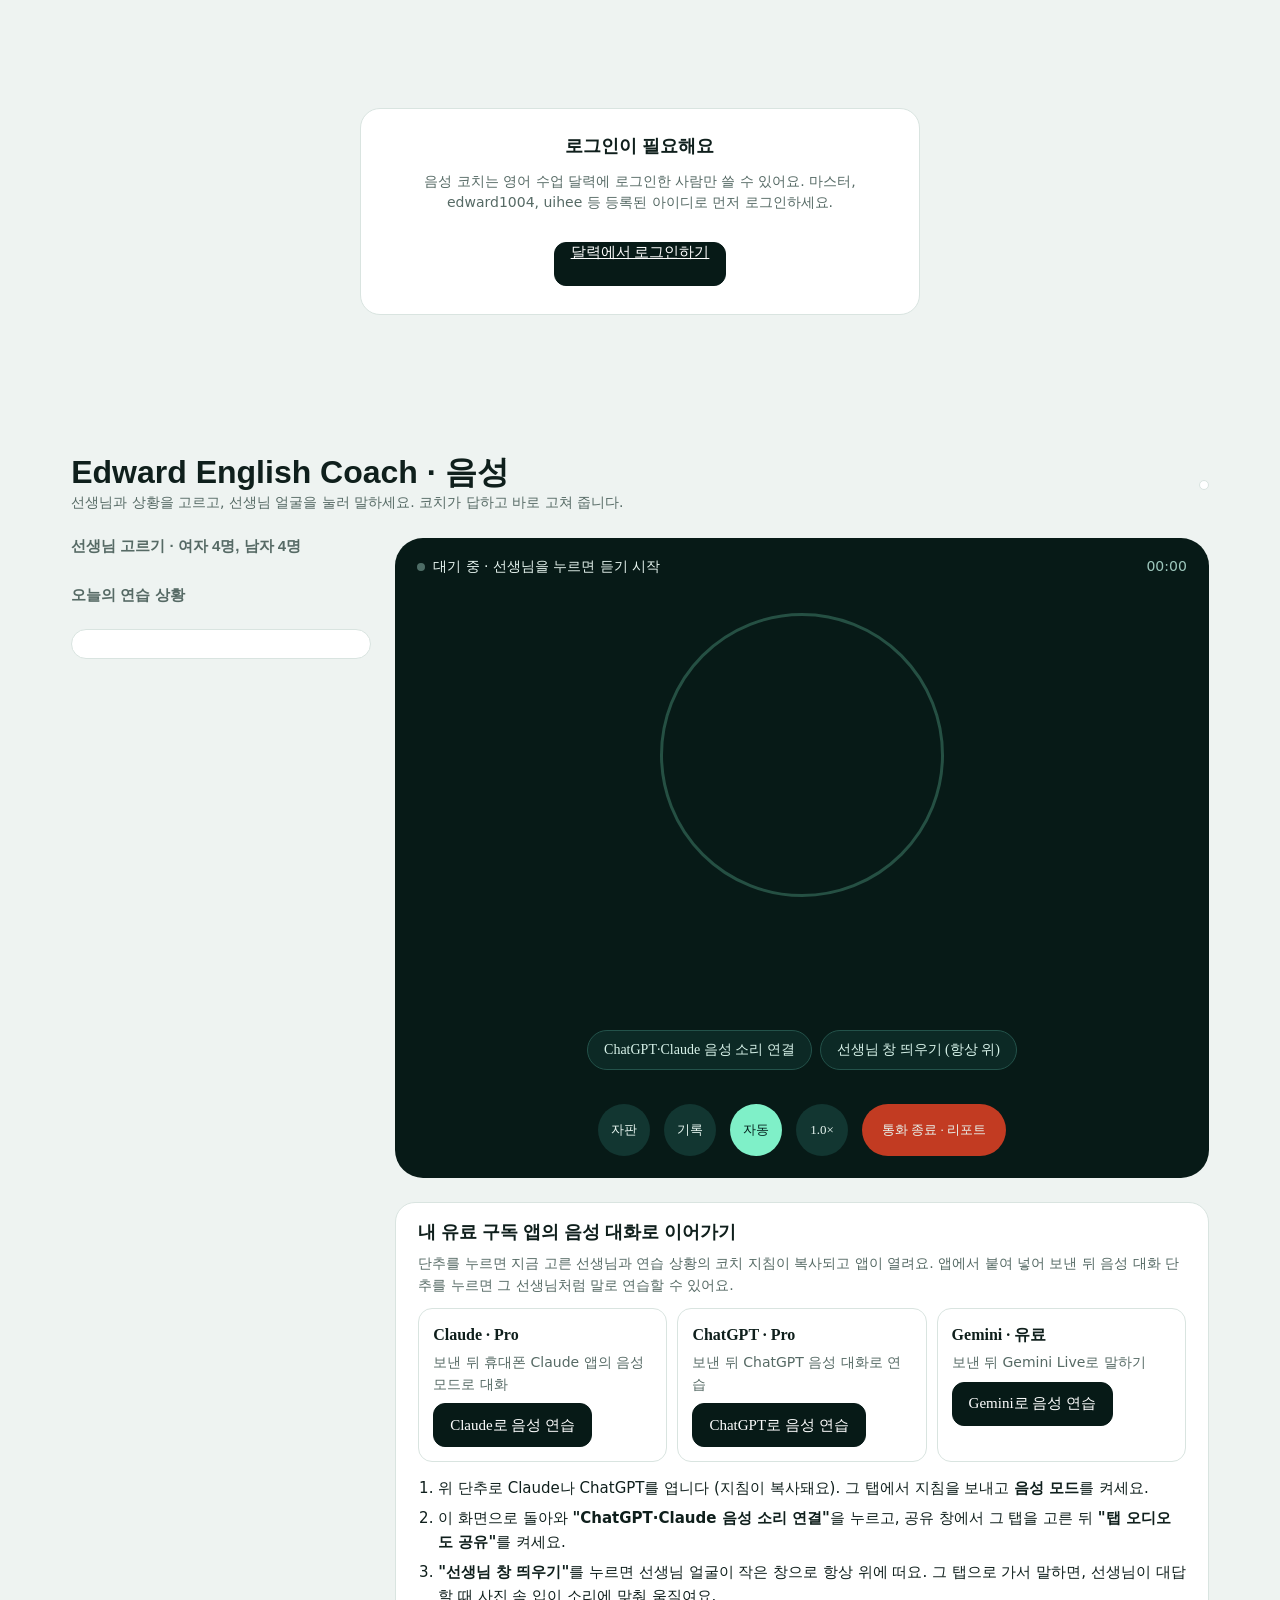
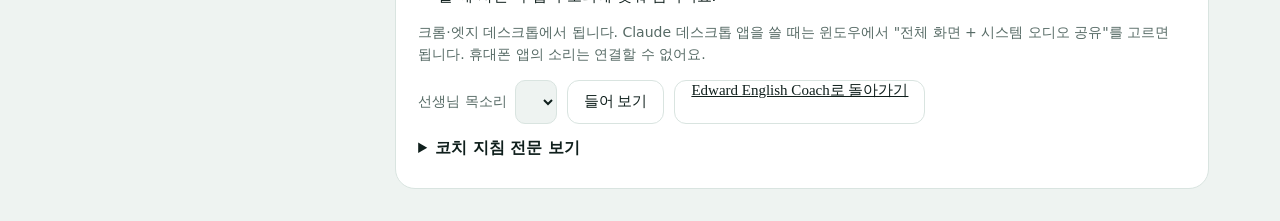
==== voice-coach/index.html @ 93e60937 "voice-coach: talking-photo video mode linked to ChatGPT/Claude voice face-anim.js animates the teach" ====
<!DOCTYPE html>
<html lang="ko">
<head>
<meta charset="utf-8">
<meta name="viewport" content="width=device-width, initial-scale=1">
<meta http-equiv="Content-Security-Policy" content="default-src 'self'; script-src 'self'; style-src 'self' 'unsafe-inline' https://fonts.googleapis.com; font-src https://fonts.gstatic.com; img-src 'self' data: blob:; connect-src 'self' https://api.github.com https://generativelanguage.googleapis.com https://api.groq.com https://openrouter.ai; media-src 'self' blob:; base-uri 'none'; form-action 'none'; object-src 'none'">
<meta name="referrer" content="no-referrer">
<meta name="robots" content="noindex, nofollow, noarchive, nosnippet, noimageindex, noai, noimageai">
<title>Edward English Coach · 음성</title>
<link rel="preconnect" href="https://fonts.googleapis.com">
<link href="https://fonts.googleapis.com/css2?family=Plus+Jakarta+Sans:wght@500;700;800&family=Noto+Sans+KR:wght@400;500;700&display=swap" rel="stylesheet">
<link rel="stylesheet" href="voice-coach.css">
</head>
<body>

<section class="panel locked" id="locked" hidden>
  <h3>로그인이 필요해요</h3>
  <p class="small">음성 코치는 영어 수업 달력에 로그인한 사람만 쓸 수 있어요. 마스터, edward1004, uihee 등 등록된 아이디로 먼저 로그인하세요.</p>
  <a class="btn pri" href="../index.html">달력에서 로그인하기</a>
</section>

<div class="app" id="app" hidden>
  <header>
    <div><h1>Edward English Coach · 음성</h1><p>선생님과 상황을 고르고, 선생님 얼굴을 눌러 말하세요. 코치가 답하고 바로 고쳐 줍니다.</p></div>
    <div class="who" id="who"></div>
  </header>

  <aside>
    <h2>선생님 고르기 · 여자 4명, 남자 4명</h2>
    <div class="teachers" id="teachers"></div>
    <h2>오늘의 연습 상황</h2>
    <div class="scenes" id="scenes"></div>
    <div class="quota" id="quota"></div>
  </aside>

  <div class="main">
    <section class="call" id="call" data-s="idle" aria-label="음성 통화">
      <div class="bar-top">
        <span class="state"><span class="dot"></span><span id="stateTx">대기 중 · 선생님을 누르면 듣기 시작</span></span>
        <span id="timer">00:00</span>
      </div>
      <div class="stage">
        <button class="av" id="orb" aria-label="선생님을 눌러 말하기 시작/멈춤"></button>
        <div class="tname" id="tname"></div>
        <div class="cap" id="cap" aria-live="polite"></div>
      </div>
      <div class="fixes" id="fixes"></div>
      <div>
        <div class="vlink" id="vlink">
          <button class="vbtn" id="linkBtn" type="button">ChatGPT·Claude 음성 소리 연결</button>
          <button class="vbtn" id="pipBtn" type="button">선생님 창 띄우기 (항상 위)</button>
          <span class="small vstate" id="linkState"></span>
        </div>
        <div class="note" id="voiceWarn"></div>
        <div class="note" id="note"></div>
        <div class="tx" id="tx"></div>
        <form class="kb" id="kb"><input id="kbIn" placeholder="영어로 입력하세요" aria-label="영어 입력" autocomplete="off"><button>보내기</button></form>
        <div class="dock">
          <button class="round" id="kbBtn" aria-pressed="false" title="자판으로 입력">자판</button>
          <button class="round" id="txBtn" aria-pressed="false" title="대화 전체 보기">기록</button>
          <button class="round" id="hfBtn" aria-pressed="true" title="코치가 말한 뒤 자동으로 다시 듣기">자동</button>
          <button class="round" id="spdBtn" title="코치 말하기 속도">1.0×</button>
          <button class="round end" id="endBtn">통화 종료 · 리포트</button>
        </div>
      </div>
    </section>

    <section class="panel report" id="report"></section>

    <section class="panel">
      <h3>내 유료 구독 앱의 음성 대화로 이어가기</h3>
      <p class="small" style="margin:0 0 12px">단추를 누르면 지금 고른 <b id="appTeacher"></b> 선생님과 연습 상황의 코치 지침이 복사되고 앱이 열려요. 앱에서 붙여 넣어 보낸 뒤 음성 대화 단추를 누르면 그 선생님처럼 말로 연습할 수 있어요.</p>
      <div class="apps">
        <div class="ap"><b>Claude · Pro</b><p>보낸 뒤 휴대폰 Claude 앱의 음성 모드로 대화</p><button class="btn pri" data-app="claude">Claude로 음성 연습</button></div>
        <div class="ap"><b>ChatGPT · Pro</b><p>보낸 뒤 ChatGPT 음성 대화로 연습</p><button class="btn pri" data-app="chatgpt">ChatGPT로 음성 연습</button></div>
        <div class="ap"><b>Gemini · 유료</b><p>보낸 뒤 Gemini Live로 말하기</p><button class="btn pri" data-app="gemini">Gemini로 음성 연습</button></div>
      </div>
      <p class="small" id="appMsg" aria-live="polite"></p>
      <ol class="guide">
        <li>위 단추로 Claude나 ChatGPT를 엽니다 (지침이 복사돼요). 그 탭에서 지침을 보내고 <b>음성 모드</b>를 켜세요.</li>
        <li>이 화면으로 돌아와 <b>"ChatGPT·Claude 음성 소리 연결"</b>을 누르고, 공유 창에서 그 탭을 고른 뒤 <b>"탭 오디오도 공유"</b>를 켜세요.</li>
        <li><b>"선생님 창 띄우기"</b>를 누르면 선생님 얼굴이 작은 창으로 항상 위에 떠요. 그 탭으로 가서 말하면, 선생님이 대답할 때 사진 속 입이 소리에 맞춰 움직여요.</li>
      </ol>
      <p class="small">크롬·엣지 데스크톱에서 됩니다. Claude 데스크톱 앱을 쓸 때는 윈도우에서 "전체 화면 + 시스템 오디오 공유"를 고르면 됩니다. 휴대폰 앱의 소리는 연결할 수 없어요.</p>
      <div class="row"><label class="small" style="display:flex;gap:8px;align-items:center">선생님 목소리<select id="voiceSel" aria-label="선생님 목소리"></select></label><button class="btn" id="voiceTest" type="button">들어 보기</button><a class="btn" href="../coach.html">Edward English Coach로 돌아가기</a></div>
      <details style="margin-top:12px"><summary>코치 지침 전문 보기</summary><textarea id="promptBox" readonly></textarea></details>
    </section>
  </div>
</div>

<script src="face-anim.js"></script>
<script src="voice-coach.js"></script>
</body>
</html>
---- voice-coach/voice-coach.css ----
/* VOICE: 조용하고 집중되는 통화 — 화면보다 목소리가 주인공
   IDEA: 코치에게 거는 영상통화 화면 (Orphi·Tutorly의 오브, Praktika의 흐름 안 교정, Klaro의 상황 먼저 고르기)
   PICTURE: 상태에 따라 숨 쉬는 큰 빛 구슬(듣기·생각·말하기), 아래 자막 한 줄
   COLOUR and TYPE: 통화 화면은 늘 짙은 청록 #071a17, 구슬은 민트→청록, 듣기는 산호색 / Plus Jakarta Sans + Noto Sans KR
   LAYOUT: 왼쪽 상황 카드, 가운데 통화 화면, 통화 뒤 리포트; 600px 아래는 세로로 */
:root{color-scheme:light dark;--bg:light-dark(#eef3f1,#060d0c);--ink:light-dark(#0f1f1c,#e3eeea);--mut:light-dark(#566a65,#93aaa3);
--card:light-dark(#fff,#101b19);--line:light-dark(#d9e4e0,#1f302c);--call:#071a17;--mint:#7ff0c8;--teal:#1fb5a0;--coral:#ff7a59;--fix:#33d6b0}
:root[data-theme=light]{color-scheme:light}:root[data-theme=dark]{color-scheme:dark}
*{box-sizing:border-box;min-width:0}
body{margin:0;background:var(--bg);color:var(--ink);font:16px/1.55 "Noto Sans KR",system-ui,sans-serif;overflow-x:clip}
h1,h2,h3{font-family:"Plus Jakarta Sans","Noto Sans KR",sans-serif;line-height:1.1;margin:0;text-wrap:balance}
.app{max-width:1240px;margin:0 auto;padding:clamp(16px,3vw,32px) max(4vw,16px);display:grid;grid-template-columns:300px minmax(0,1fr);gap:24px}
header{grid-column:1/-1;display:flex;flex-wrap:wrap;gap:12px;justify-content:space-between;align-items:center}
header h1{font-size:clamp(24px,3vw,32px)}header p{margin:2px 0 0;color:var(--mut);font-size:14px}
.who{display:flex;gap:6px;background:var(--card);border:1px solid var(--line);border-radius:999px;padding:4px}
.who button{min-height:40px;border:0;border-radius:999px;padding:6px 14px;background:none;color:var(--ink);font:500 14px "Noto Sans KR";cursor:pointer}
.who button[aria-pressed=true]{background:var(--call);color:#fff}
button:focus-visible,input:focus-visible,select:focus-visible,a:focus-visible{outline:3px solid var(--coral);outline-offset:2px}
aside h2{font-size:15px;color:var(--mut);font-weight:700;margin:0 0 10px}
.scenes{display:grid;gap:10px}
.sc{text-align:left;min-height:44px;border:1px solid var(--line);background:var(--card);color:var(--ink);border-radius:16px;padding:14px 16px;cursor:pointer;font:inherit;display:grid;gap:2px}
.sc b{font-family:"Plus Jakarta Sans","Noto Sans KR";font-size:16px}.sc span{font-size:14px;color:var(--mut)}
.sc[aria-pressed=true]{border-color:var(--teal);box-shadow:0 0 0 2px var(--teal) inset}
.quota{margin-top:16px;background:var(--card);border:1px solid var(--line);border-radius:16px;padding:14px 16px;font-size:14px}
.bar{height:6px;border-radius:6px;background:var(--line);overflow:hidden;margin-top:8px}.bar i{display:block;height:100%;background:var(--teal)}
.call{background:var(--call);color:#e8f6f1;border-radius:28px;min-height:640px;display:grid;grid-template-rows:auto 1fr auto auto;overflow:hidden;position:relative}
.bar-top{display:flex;justify-content:space-between;align-items:center;padding:18px 22px;font-size:14px;color:#9cc6bb;gap:10px;flex-wrap:wrap}
.state{display:inline-flex;align-items:center;gap:8px;font-weight:500;color:#e8f6f1}
.dot{width:8px;height:8px;border-radius:50%;background:#4d6d66}
.call[data-s=listen] .dot{background:var(--coral)}.call[data-s=speak] .dot,.call[data-s=think] .dot{background:var(--mint)}
.stage{display:grid;place-items:center;padding:10px 20px;gap:22px;align-content:center}
.av{width:min(260px,58vw);aspect-ratio:1;border-radius:50%;position:relative;border:0;padding:0;background:none;cursor:pointer}
.av svg{width:100%;height:100%;border-radius:50%;display:block;box-shadow:0 20px 60px rgba(0,0,0,.45)}
.av::before{content:"";position:absolute;inset:-12px;border-radius:50%;border:3px solid rgba(127,240,200,.25)}
.call[data-s=listen] .av::before{border-color:var(--coral);animation:ring 1.6s ease-out infinite}
.call[data-s=speak] .av::before{border-color:var(--mint);animation:ring 1.6s ease-out infinite}
.call[data-s=think] .av::before{border:3px dashed var(--mint);animation:spin 3s linear infinite}
.call[data-s=listen] .av svg{animation:nod 2.2s ease-in-out infinite}
@keyframes ring{from{transform:scale(.96);opacity:1}to{transform:scale(1.14);opacity:0}}@keyframes spin{to{transform:rotate(360deg)}}@keyframes nod{50%{transform:translateY(4px) rotate(-1.5deg)}}
.mo{opacity:0;transform-box:fill-box;transform-origin:center;transform:scaleY(.3)}
.call[data-s=speak] .mo{opacity:1;animation:talk .22s ease-in-out infinite alternate}.call[data-s=speak] .sm{opacity:0}
@keyframes talk{to{transform:scaleY(1)}}
.ey{transform-box:fill-box;transform-origin:center;animation:blink 4.8s infinite}
@keyframes blink{0%,94%,100%{transform:scaleY(1)}97%{transform:scaleY(.1)}}
@media(prefers-reduced-motion:reduce){.av::before,.av svg,.mo,.ey{animation:none!important}}
.av img,.tc img{width:100%;height:100%;border-radius:50%;object-fit:cover;display:block}
.av img{box-shadow:0 20px 60px rgba(0,0,0,.45)}.tc img{width:64px;height:64px}
.call[data-s=listen] .av img{animation:nod 2.2s ease-in-out infinite}
.wave{position:absolute;left:50%;bottom:8%;transform:translateX(-50%);display:none;gap:4px;align-items:flex-end;height:26px;padding:6px 10px;border-radius:999px;background:rgba(7,26,23,.7)}
.wave i{width:4px;height:30%;border-radius:4px;background:var(--mint);animation:wv .5s ease-in-out infinite alternate}
.wave i:nth-child(2){animation-delay:.1s}.wave i:nth-child(3){animation-delay:.2s}.wave i:nth-child(4){animation-delay:.3s}.wave i:nth-child(5){animation-delay:.15s}
@keyframes wv{to{height:100%}}
.call[data-s=speak] .av.photo .wave{display:flex}
.photoBtn{background:none;border:1px solid #23524a;color:#bfe0d6;border-radius:999px;min-height:36px;padding:4px 14px;font:13px "Noto Sans KR";cursor:pointer;margin-top:8px}
.tname{font:700 20px "Plus Jakarta Sans","Noto Sans KR";text-align:center}.tname span{display:block;font:14px "Noto Sans KR";color:#9cc6bb;margin-top:2px}
.teachers{display:grid;grid-template-columns:repeat(2,minmax(0,1fr));max-height:none;gap:10px;margin-bottom:22px}
.tc{border:1px solid var(--line);background:var(--card);color:var(--ink);border-radius:16px;padding:12px 10px;cursor:pointer;font:inherit;display:grid;justify-items:center;gap:4px;text-align:center;min-height:44px}
.tc svg{width:64px;height:64px;border-radius:50%}.tc b{font-family:"Plus Jakarta Sans";font-size:15px}.tc span{font-size:13px;color:var(--mut);line-height:1.35}
.tc[aria-pressed=true]{border-color:var(--teal);box-shadow:0 0 0 2px var(--teal) inset}
.cap{max-width:620px;text-align:center;font-size:clamp(18px,2.2vw,22px);line-height:1.45;min-height:64px;font-family:"Plus Jakarta Sans","Noto Sans KR"}
.cap small{display:block;font:14px "Noto Sans KR";color:#9cc6bb;margin-bottom:6px}
.fixes{padding:0 22px 8px;display:grid;gap:8px;justify-items:center}
.fixc{max-width:620px;width:100%;background:rgba(51,214,176,.1);border:1px solid rgba(51,214,176,.35);border-radius:14px;padding:10px 14px;font-size:15px;animation:up .35s ease-out}
.fixc b{color:var(--fix);font-weight:700}.fixc s{color:#9cc6bb}.fixc div{color:#bfe0d6;font-size:14px;margin-top:2px}
@keyframes up{from{transform:translateY(8px);opacity:0}}
.dock{display:flex;justify-content:center;align-items:center;gap:14px;padding:16px 20px 22px;flex-wrap:wrap}
.round{width:52px;height:52px;border-radius:50%;border:0;background:#123631;color:#e8f6f1;cursor:pointer;font:500 13px "Noto Sans KR"}
.round.end{background:#c23b22;width:auto;padding:0 20px;border-radius:999px}
.round[aria-pressed=true]{background:var(--mint);color:#06221e}
.kb{display:none;gap:8px;padding:0 20px 18px;justify-content:center}.kb.on{display:flex}
.kb input{flex:1;max-width:560px;min-height:48px;border-radius:999px;border:1px solid #23524a;background:#0c2925;color:#fff;padding:0 18px;font:16px "Noto Sans KR"}
.kb button{min-height:48px;border-radius:999px;border:0;background:var(--mint);color:#06221e;padding:0 18px;font:700 15px "Noto Sans KR";cursor:pointer}
.note{margin:0 22px 14px;background:#0c2925;border-radius:12px;padding:10px 14px;font-size:14px;color:#cfe9df;display:none}
.main{display:grid;gap:24px}
.panel{background:var(--card);border:1px solid var(--line);border-radius:20px;padding:20px 22px}
.panel h3{font-size:18px;margin-bottom:10px}
.report{display:none}.report.on{display:block}
.stats{display:grid;grid-template-columns:repeat(3,minmax(0,1fr));gap:10px;margin:6px 0 14px}
.stats div{background:var(--bg);border-radius:14px;padding:12px}.stats b{display:block;font:800 26px "Plus Jakarta Sans"}.stats span{font-size:13px;color:var(--mut)}
.rl{display:grid;gap:10px;padding:0;margin:0;list-style:none}
.rl li{border-left:3px solid var(--teal);padding:4px 0 4px 12px}.rl s{color:var(--mut)}.rl b{color:light-dark(#0b7d6c,#5fe3c1)}
.apps{display:grid;grid-template-columns:repeat(3,minmax(0,1fr));gap:10px}
.ap{border:1px solid var(--line);border-radius:14px;padding:14px}.ap b{font-family:"Plus Jakarta Sans"}.ap p{font-size:14px;color:var(--mut);margin:4px 0 8px}
.ap a{color:light-dark(#0b7d6c,#5fe3c1);font-weight:700}
.btn{min-height:44px;border-radius:12px;border:1px solid var(--line);background:var(--card);color:var(--ink);padding:0 16px;font:500 15px "Noto Sans KR";cursor:pointer}
.btn.pri{background:var(--call);color:#fff;border-color:var(--call)}
.row{display:flex;flex-wrap:wrap;gap:10px;align-items:center;margin-top:12px}
details summary{cursor:pointer;font-weight:700;min-height:32px}
.form{display:grid;grid-template-columns:minmax(0,1fr) minmax(0,1fr);gap:10px;margin-top:10px}
.form label{font-size:14px;color:var(--mut);display:grid;gap:4px}
.form input,select{min-height:44px;border-radius:10px;border:1px solid var(--line);background:var(--bg);color:var(--ink);padding:0 10px;font:16px "Noto Sans KR"}
.small{font-size:14px;color:var(--mut)}
textarea{width:100%;min-height:140px;border-radius:10px;border:1px solid var(--line);background:var(--bg);color:var(--ink);padding:10px;font:14px/1.5 "Noto Sans KR"}
.tx{display:none;padding:0 22px 14px;max-height:240px;overflow:auto;font-size:14px;color:#bfe0d6}.tx.on{display:block}
.tx p{margin:0 0 6px}.tx b{color:#fff}
@media(max-width:900px){.app{grid-template-columns:minmax(0,1fr)}.teachers{grid-template-columns:repeat(4,minmax(0,1fr))}.scenes{grid-template-columns:repeat(2,minmax(0,1fr))}.apps{grid-template-columns:minmax(0,1fr)}}
@media(max-width:600px){.teachers{grid-template-columns:repeat(2,minmax(0,1fr))}.call{min-height:560px;border-radius:22px}.scenes{grid-template-columns:minmax(0,1fr)}.form{grid-template-columns:minmax(0,1fr)}.stats b{font-size:22px}}
.locked{max-width:560px;margin:12vh auto;padding:28px;text-align:center}
.locked a{display:inline-block;margin-top:14px}

.av canvas{width:100%;height:100%;border-radius:50%;display:block;box-shadow:0 20px 60px rgba(0,0,0,.45);transform-origin:50% 80%;will-change:transform}
.call[data-s=listen] .av canvas{animation:none}
.vlink{display:flex;flex-wrap:wrap;gap:8px;justify-content:center;padding:0 20px 10px}
.vbtn{min-height:40px;border-radius:999px;border:1px solid #23524a;background:#0c2925;color:#d8f3ea;padding:0 16px;font:500 14px "Noto Sans KR";cursor:pointer}
.vbtn[aria-pressed=true]{background:var(--mint);color:#06221e;border-color:var(--mint)}
.vstate{color:#9cc6bb;align-self:center;width:100%;text-align:center}
.guide{margin:12px 0 4px;padding-left:20px;font-size:15px;line-height:1.6}.guide li{margin-bottom:6px}
.pip-placeholder{background:var(--call);color:#cfe9df;border-radius:28px;padding:40px 24px;text-align:center}
.pipbody{margin:0;background:#071a17;overflow:hidden}
.pipbody .call{min-height:100vh;border-radius:0}
.pipbody .call .fixes,.pipbody .call .note,.pipbody .call .tx,.pipbody .call .kb,.pipbody .call .dock,.pipbody .call .vlink,.pipbody .call .bar-top #timer{display:none!important}
.pipbody .stage{gap:10px;padding:6px 12px}.pipbody .av{width:min(240px,62vw)}.pipbody .cap{font-size:15px;min-height:0}
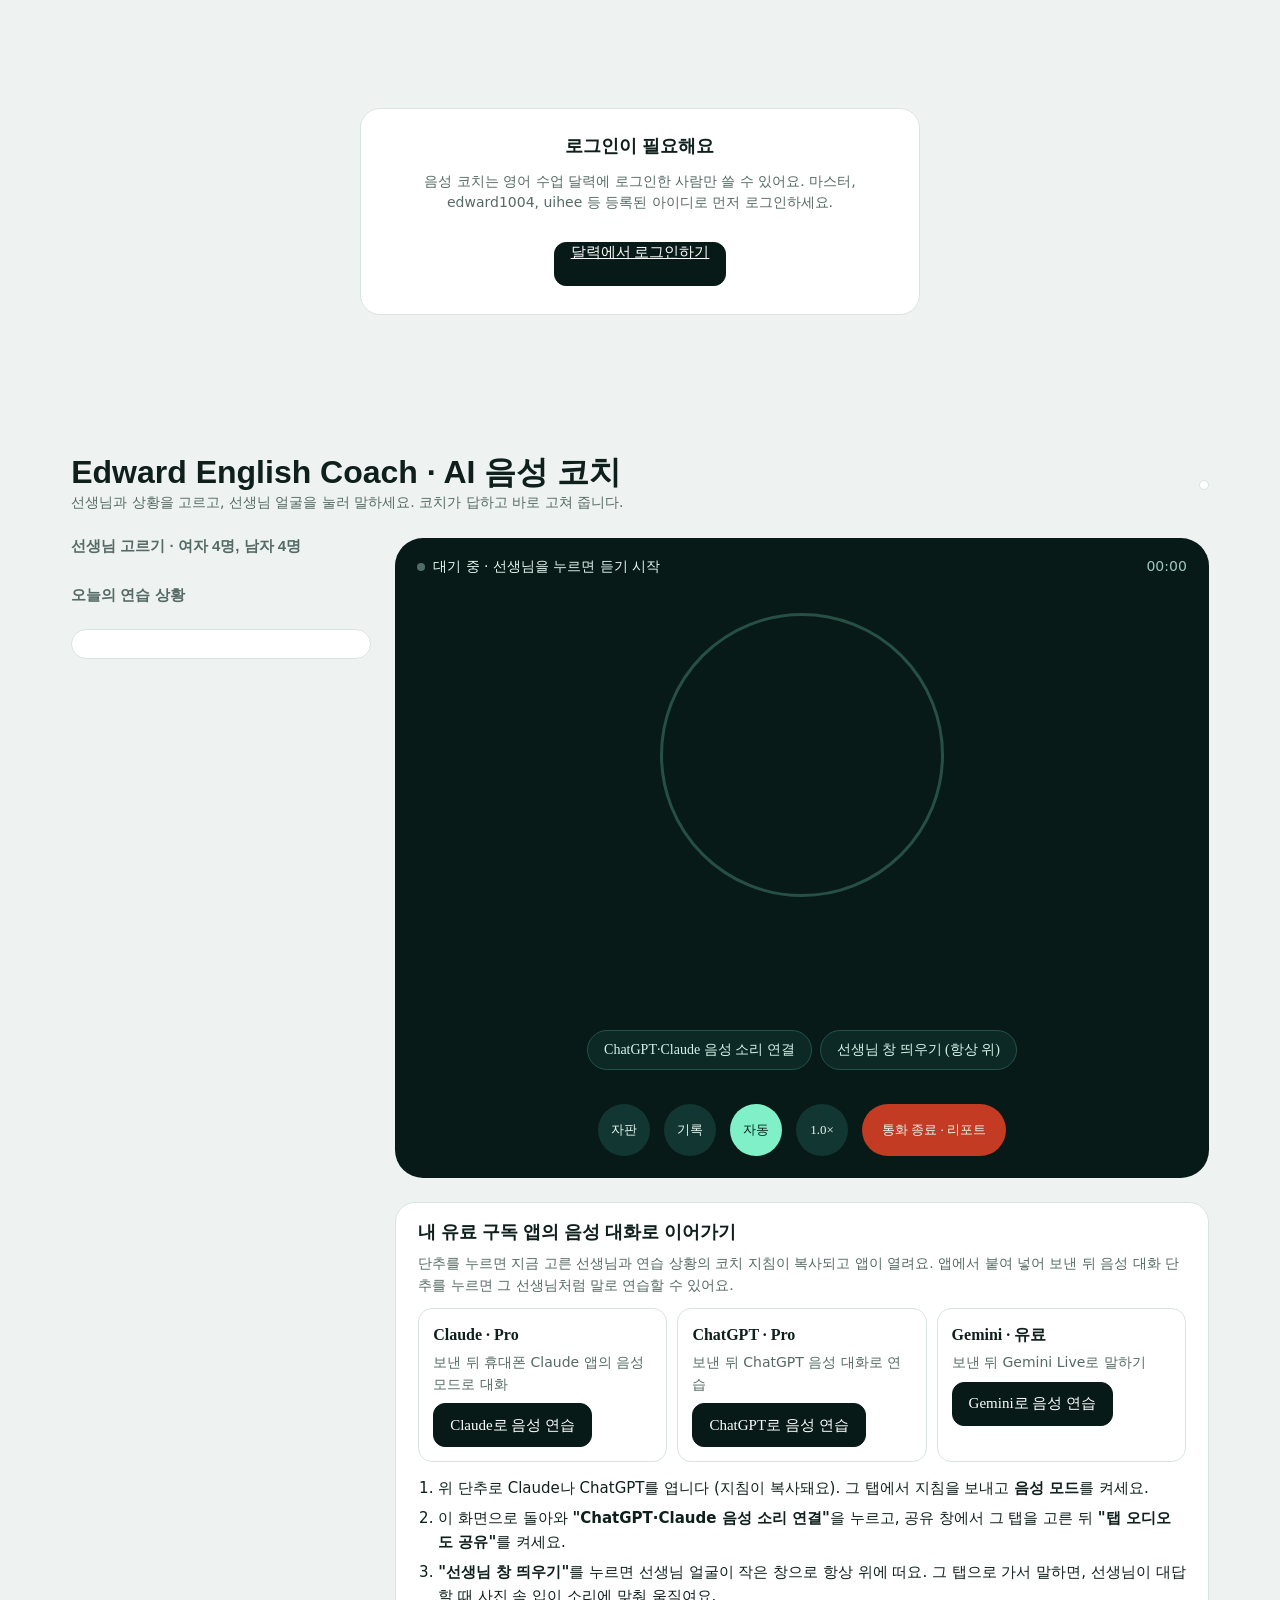
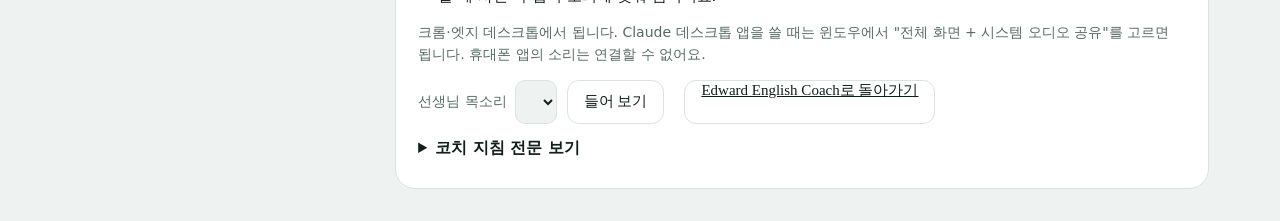
==== commit a42d6ebb: "AI 음성 코치: teacher thumbnails on the coach page, gender-matched voices, master photo change - coach.h" ====
--- a/voice-coach/index.html
+++ b/voice-coach/index.html
@@ -6,7 +6,7 @@
 <meta http-equiv="Content-Security-Policy" content="default-src 'self'; script-src 'self'; style-src 'self' 'unsafe-inline' https://fonts.googleapis.com; font-src https://fonts.gstatic.com; img-src 'self' data: blob:; connect-src 'self' https://api.github.com https://generativelanguage.googleapis.com https://api.groq.com https://openrouter.ai; media-src 'self' blob:; base-uri 'none'; form-action 'none'; object-src 'none'">
 <meta name="referrer" content="no-referrer">
 <meta name="robots" content="noindex, nofollow, noarchive, nosnippet, noimageindex, noai, noimageai">
-<title>Edward English Coach · 음성</title>
+<title>AI 음성 코치 · Edward English Coach</title>
 <link rel="preconnect" href="https://fonts.googleapis.com">
 <link href="https://fonts.googleapis.com/css2?family=Plus+Jakarta+Sans:wght@500;700;800&family=Noto+Sans+KR:wght@400;500;700&display=swap" rel="stylesheet">
 <link rel="stylesheet" href="voice-coach.css">
@@ -21,7 +21,7 @@
 
 <div class="app" id="app" hidden>
   <header>
-    <div><h1>Edward English Coach · 음성</h1><p>선생님과 상황을 고르고, 선생님 얼굴을 눌러 말하세요. 코치가 답하고 바로 고쳐 줍니다.</p></div>
+    <div><h1>Edward English Coach · AI 음성 코치</h1><p>선생님과 상황을 고르고, 선생님 얼굴을 눌러 말하세요. 코치가 답하고 바로 고쳐 줍니다.</p></div>
     <div class="who" id="who"></div>
   </header>
 
@@ -42,6 +42,7 @@
       <div class="stage">
         <button class="av" id="orb" aria-label="선생님을 눌러 말하기 시작/멈춤"></button>
         <div class="tname" id="tname"></div>
+        <input type="file" id="photoIn" accept="image/*" hidden>
         <div class="cap" id="cap" aria-live="polite"></div>
       </div>
       <div class="fixes" id="fixes"></div>
@@ -82,12 +83,22 @@
         <li><b>"선생님 창 띄우기"</b>를 누르면 선생님 얼굴이 작은 창으로 항상 위에 떠요. 그 탭으로 가서 말하면, 선생님이 대답할 때 사진 속 입이 소리에 맞춰 움직여요.</li>
       </ol>
       <p class="small">크롬·엣지 데스크톱에서 됩니다. Claude 데스크톱 앱을 쓸 때는 윈도우에서 "전체 화면 + 시스템 오디오 공유"를 고르면 됩니다. 휴대폰 앱의 소리는 연결할 수 없어요.</p>
-      <div class="row"><label class="small" style="display:flex;gap:8px;align-items:center">선생님 목소리<select id="voiceSel" aria-label="선생님 목소리"></select></label><button class="btn" id="voiceTest" type="button">들어 보기</button><a class="btn" href="../coach.html">Edward English Coach로 돌아가기</a></div>
+      <div class="row"><label class="small" style="display:flex;gap:8px;align-items:center">선생님 목소리<select id="voiceSel" aria-label="선생님 목소리"></select></label><button class="btn" id="voiceTest" type="button">들어 보기</button><span class="small" id="voiceHint"></span><a class="btn" href="../coach.html">Edward English Coach로 돌아가기</a></div>
       <details style="margin-top:12px"><summary>코치 지침 전문 보기</summary><textarea id="promptBox" readonly></textarea></details>
     </section>
   </div>
 </div>
 
+<div class="dlg" id="photoDlg" hidden role="dialog" aria-modal="true" aria-labelledby="photoTitle">
+  <div class="dlgbox">
+    <h3 id="photoTitle"><span id="photoWho"></span> 선생님 사진 바꾸기</h3>
+    <canvas id="photoPrev" width="240" height="240"></canvas>
+    <label class="small">확대 <input type="range" id="photoZoom" min="1" max="2.2" step="0.05" value="1"></label>
+    <p class="small">얼굴이 가운데 오도록 확대를 맞추세요. 저장하면 사이트 저장소에 올라가 모든 사람에게 바뀐 사진이 보여요.</p>
+    <div class="row"><button class="btn pri" id="photoSave" type="button">이 사진으로 저장</button><button class="btn" id="photoCancel" type="button">취소</button></div>
+    <p class="small" id="photoSt" aria-live="polite"></p>
+  </div>
+</div>
 <script src="face-anim.js"></script>
 <script src="voice-coach.js"></script>
 </body>
--- a/voice-coach/voice-coach.css
+++ b/voice-coach/voice-coach.css
@@ -110,3 +110,14 @@
 .pipbody .call{min-height:100vh;border-radius:0}
 .pipbody .call .fixes,.pipbody .call .note,.pipbody .call .tx,.pipbody .call .kb,.pipbody .call .dock,.pipbody .call .vlink,.pipbody .call .bar-top #timer{display:none!important}
 .pipbody .stage{gap:10px;padding:6px 12px}.pipbody .av{width:min(240px,62vw)}.pipbody .cap{font-size:15px;min-height:0}
+
+/* 사진은 멈춰 있고, 선생님 목소리 크기만큼 테두리가 빛남 */
+.av{--lv:0}
+.av canvas{box-shadow:0 0 0 calc(4px + var(--lv)*10px) rgba(127,240,200,calc(.25 + var(--lv)*.6)),0 0 calc(30px + var(--lv)*60px) rgba(127,240,200,calc(var(--lv)*.7)),0 20px 60px rgba(0,0,0,.45);transition:box-shadow .08s linear}
+.call[data-s=listen] .av canvas{box-shadow:0 0 0 4px rgba(255,122,89,.55),0 20px 60px rgba(0,0,0,.45)}
+
+.dlg{position:fixed;inset:0;background:rgba(0,0,0,.55);display:grid;place-items:center;z-index:50;padding:16px}
+.dlg[hidden]{display:none}
+.dlgbox{background:var(--card);color:var(--ink);border-radius:20px;padding:22px;max-width:380px;width:100%;display:grid;gap:10px;justify-items:center;text-align:center}
+#photoPrev{width:200px;height:200px;border-radius:50%;background:#000}
+.dlgbox input[type=range]{width:180px;vertical-align:middle}
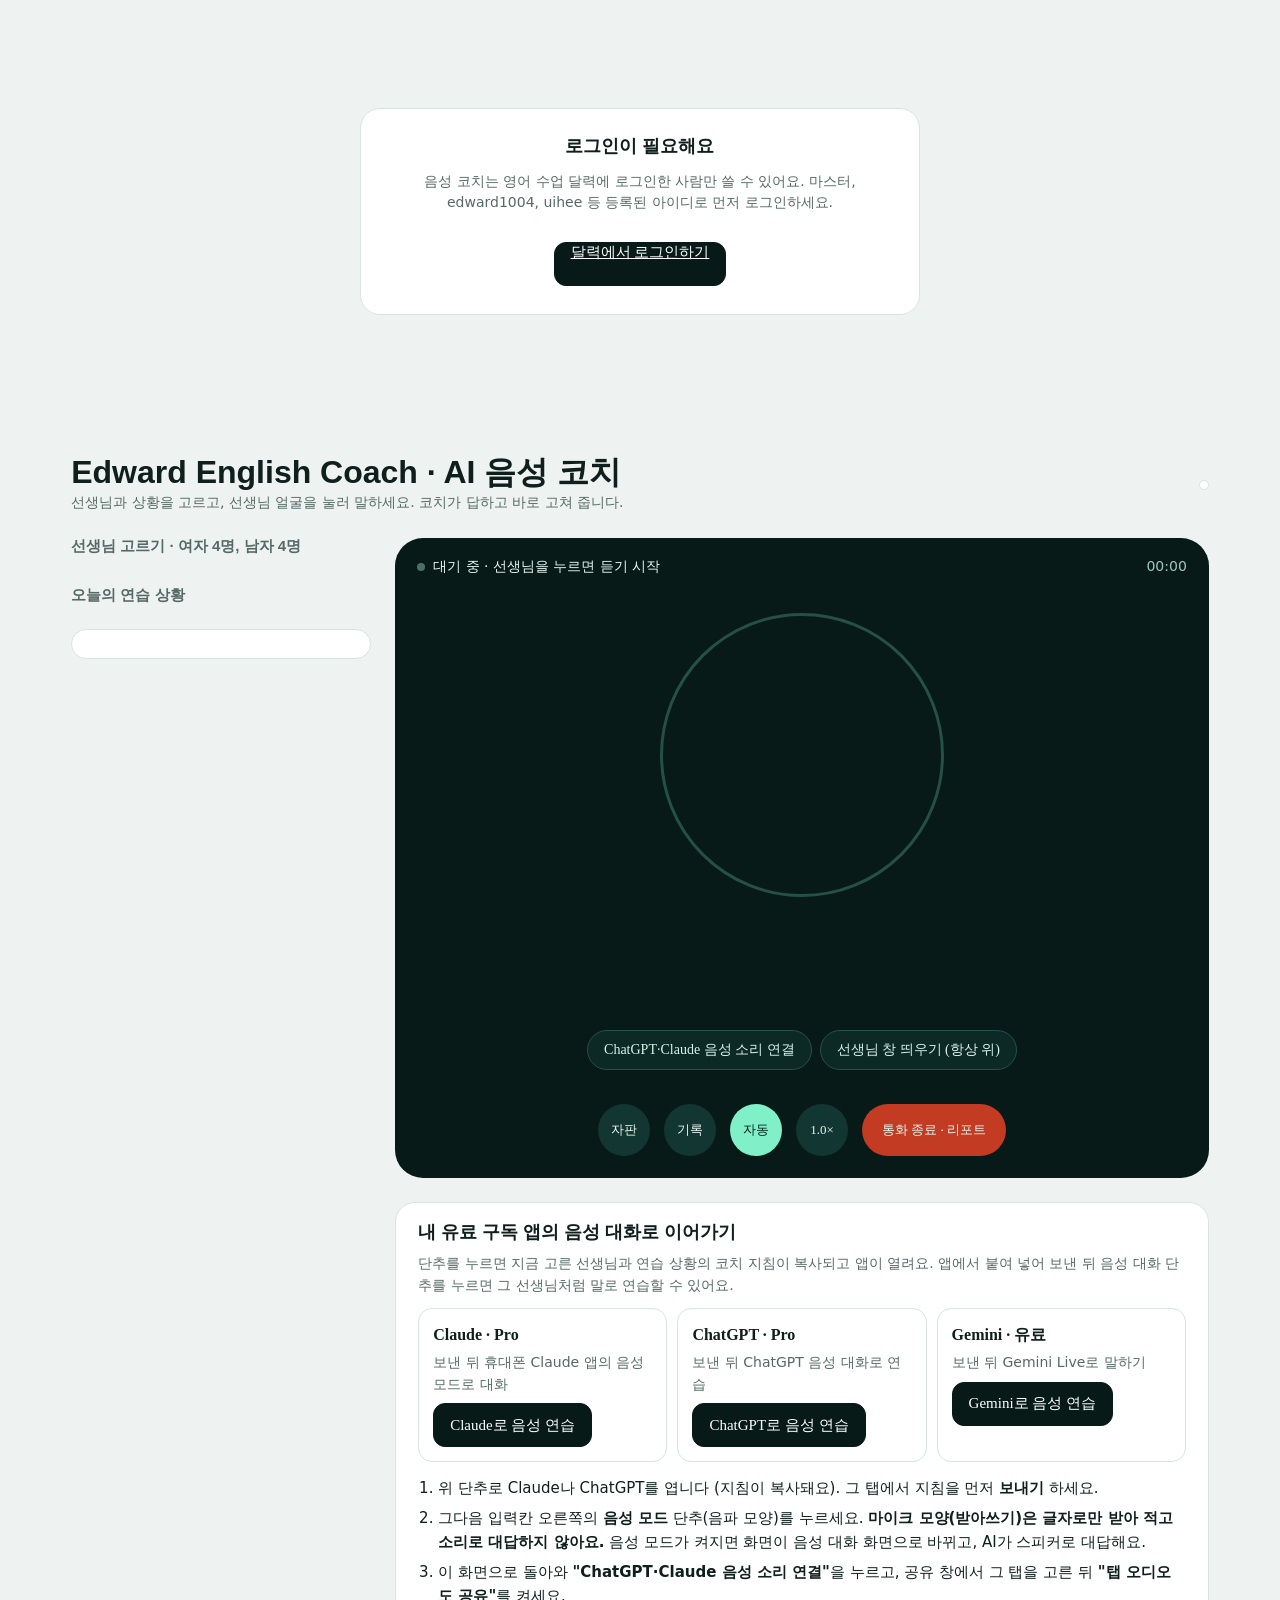
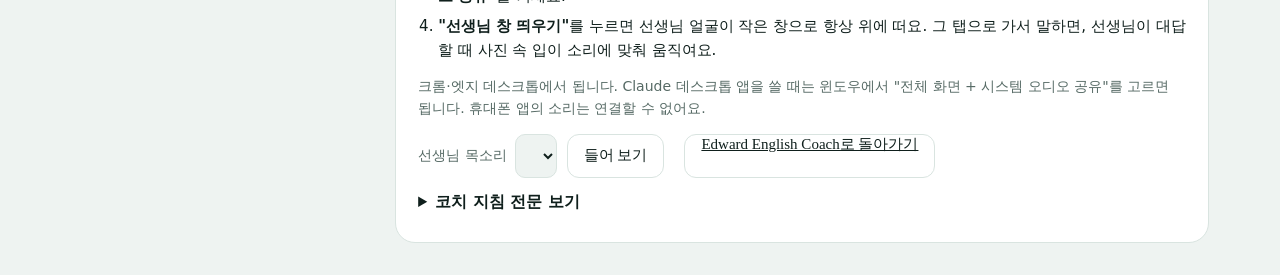
==== commit fb7f54ae: "voice-coach: guide explains voice mode vs dictation in ChatGPT/Claude Co-Authored-By: Claude Opus 5." ====
--- a/voice-coach/index.html
+++ b/voice-coach/index.html
@@ -78,7 +78,8 @@
       </div>
       <p class="small" id="appMsg" aria-live="polite"></p>
       <ol class="guide">
-        <li>위 단추로 Claude나 ChatGPT를 엽니다 (지침이 복사돼요). 그 탭에서 지침을 보내고 <b>음성 모드</b>를 켜세요.</li>
+        <li>위 단추로 Claude나 ChatGPT를 엽니다 (지침이 복사돼요). 그 탭에서 지침을 먼저 <b>보내기</b> 하세요.</li>
+        <li>그다음 입력칸 오른쪽의 <b>음성 모드</b> 단추(음파 모양)를 누르세요. <b>마이크 모양(받아쓰기)은 글자로만 받아 적고 소리로 대답하지 않아요.</b> 음성 모드가 켜지면 화면이 음성 대화 화면으로 바뀌고, AI가 스피커로 대답해요.</li>
         <li>이 화면으로 돌아와 <b>"ChatGPT·Claude 음성 소리 연결"</b>을 누르고, 공유 창에서 그 탭을 고른 뒤 <b>"탭 오디오도 공유"</b>를 켜세요.</li>
         <li><b>"선생님 창 띄우기"</b>를 누르면 선생님 얼굴이 작은 창으로 항상 위에 떠요. 그 탭으로 가서 말하면, 선생님이 대답할 때 사진 속 입이 소리에 맞춰 움직여요.</li>
       </ol>
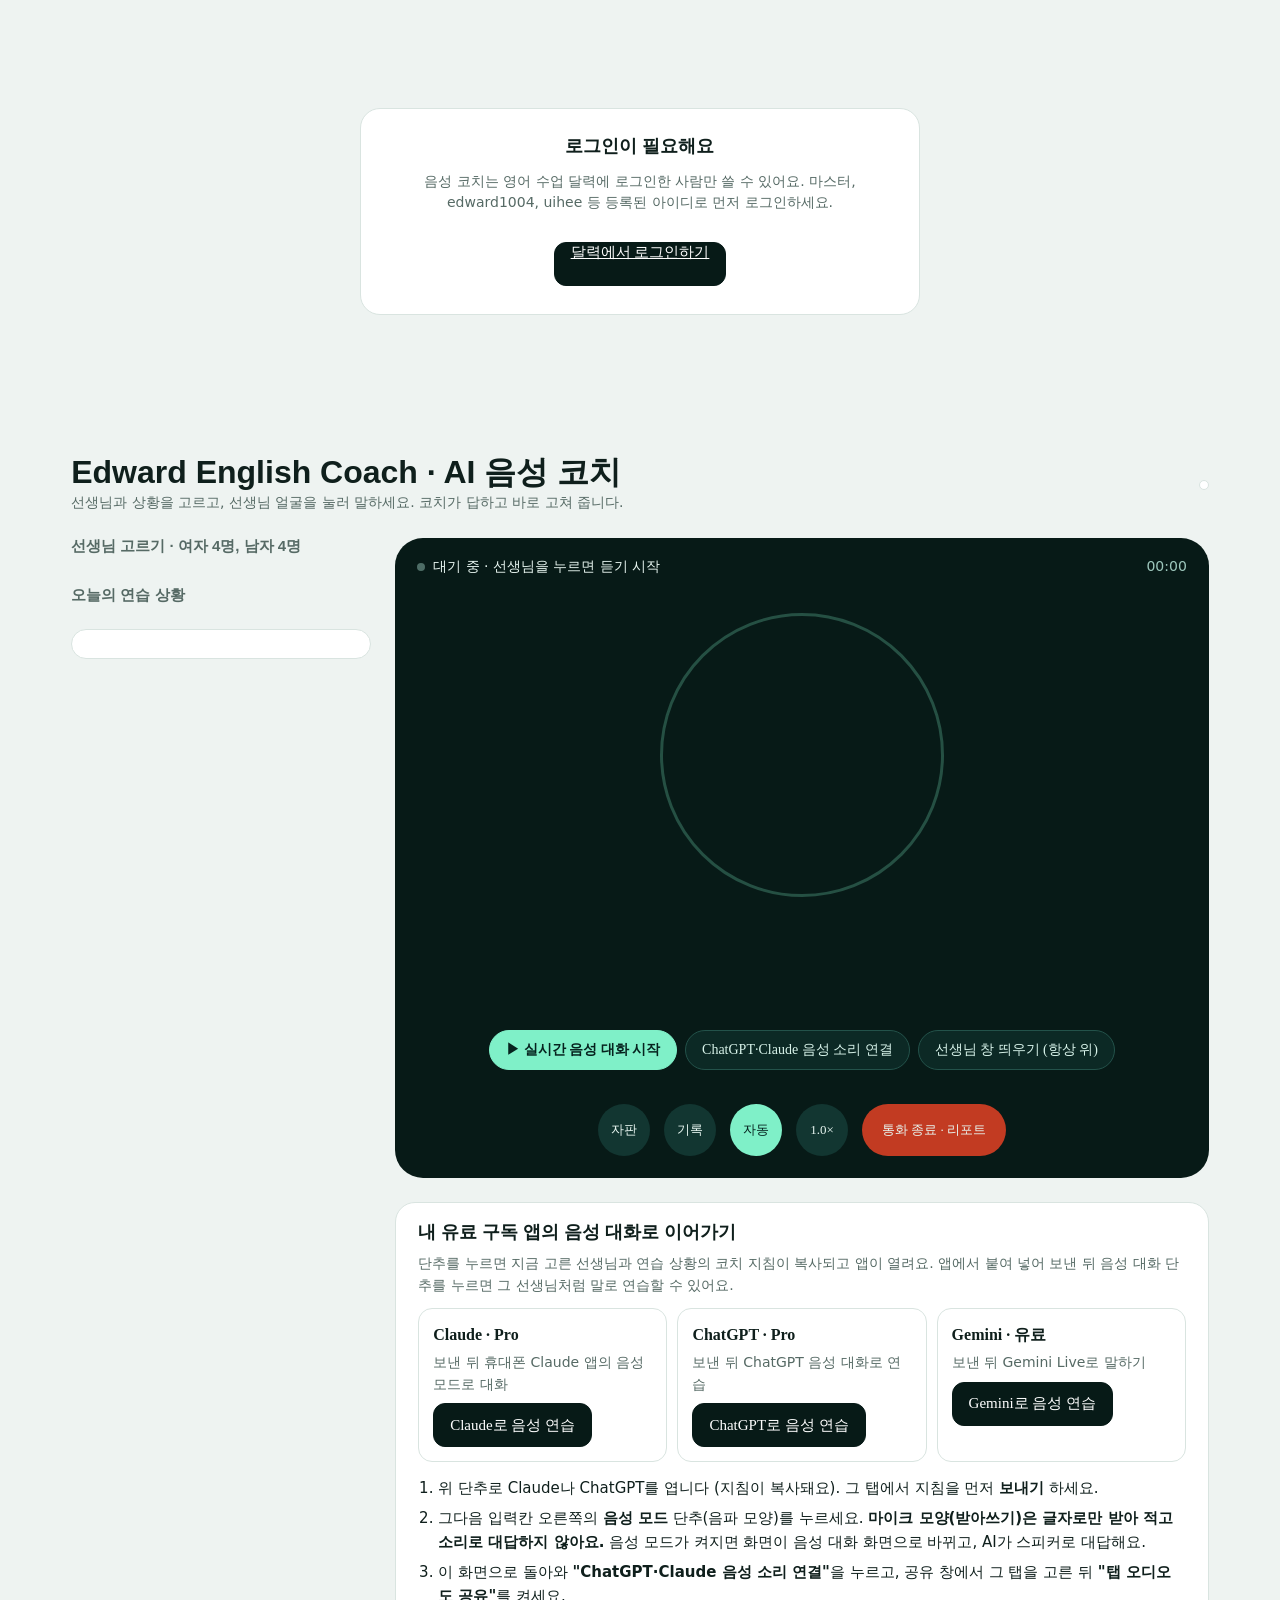
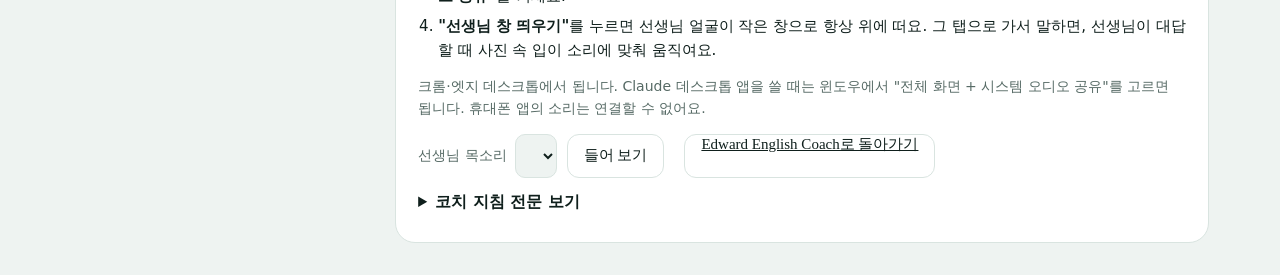
==== commit eba6137c: "voice-coach: real-time voice conversation on this screen (Gemini Live) with chat transcript Talk to " ====
--- a/voice-coach/index.html
+++ b/voice-coach/index.html
@@ -3,7 +3,7 @@
 <head>
 <meta charset="utf-8">
 <meta name="viewport" content="width=device-width, initial-scale=1">
-<meta http-equiv="Content-Security-Policy" content="default-src 'self'; script-src 'self'; style-src 'self' 'unsafe-inline' https://fonts.googleapis.com; font-src https://fonts.gstatic.com; img-src 'self' data: blob:; connect-src 'self' https://api.github.com https://generativelanguage.googleapis.com https://api.groq.com https://openrouter.ai; media-src 'self' blob:; base-uri 'none'; form-action 'none'; object-src 'none'">
+<meta http-equiv="Content-Security-Policy" content="default-src 'self'; script-src 'self'; style-src 'self' 'unsafe-inline' https://fonts.googleapis.com; font-src https://fonts.gstatic.com; img-src 'self' data: blob:; connect-src 'self' https://api.github.com https://generativelanguage.googleapis.com wss://generativelanguage.googleapis.com https://api.groq.com https://openrouter.ai; media-src 'self' blob:; base-uri 'none'; form-action 'none'; object-src 'none'">
 <meta name="referrer" content="no-referrer">
 <meta name="robots" content="noindex, nofollow, noarchive, nosnippet, noimageindex, noai, noimageai">
 <title>AI 음성 코치 · Edward English Coach</title>
@@ -48,13 +48,14 @@
       <div class="fixes" id="fixes"></div>
       <div>
         <div class="vlink" id="vlink">
+          <button class="vbtn live" id="liveBtn" type="button">▶ 실시간 음성 대화 시작</button>
           <button class="vbtn" id="linkBtn" type="button">ChatGPT·Claude 음성 소리 연결</button>
           <button class="vbtn" id="pipBtn" type="button">선생님 창 띄우기 (항상 위)</button>
           <span class="small vstate" id="linkState"></span>
         </div>
         <div class="note" id="voiceWarn"></div>
         <div class="note" id="note"></div>
-        <div class="tx" id="tx"></div>
+        <div class="tx" id="tx" aria-live="polite"></div>
         <form class="kb" id="kb"><input id="kbIn" placeholder="영어로 입력하세요" aria-label="영어 입력" autocomplete="off"><button>보내기</button></form>
         <div class="dock">
           <button class="round" id="kbBtn" aria-pressed="false" title="자판으로 입력">자판</button>
@@ -101,6 +102,7 @@
   </div>
 </div>
 <script src="face-anim.js"></script>
+<script src="live-coach.js"></script>
 <script src="voice-coach.js"></script>
 </body>
 </html>
--- a/voice-coach/voice-coach.css
+++ b/voice-coach/voice-coach.css
@@ -121,3 +121,15 @@
 .dlgbox{background:var(--card);color:var(--ink);border-radius:20px;padding:22px;max-width:380px;width:100%;display:grid;gap:10px;justify-items:center;text-align:center}
 #photoPrev{width:200px;height:200px;border-radius:50%;background:#000}
 .dlgbox input[type=range]{width:180px;vertical-align:middle}
+
+/* 실시간 대화 */
+.vbtn.live{background:var(--mint);color:#06221e;border-color:var(--mint);font-weight:700}
+.vbtn.live[aria-pressed=true]{background:#c23b22;border-color:#c23b22;color:#fff}
+.tx{display:none;margin:0 22px 14px;max-height:300px;overflow:auto;background:rgba(255,255,255,.03);border-radius:14px;padding:12px}
+.tx.on{display:flex;flex-direction:column;gap:8px}
+.tx p{margin:0;max-width:85%;padding:8px 12px;border-radius:14px;line-height:1.45;font-size:15px}
+.tx p b{display:block;font-size:12px;color:#9cc6bb;font-weight:500;margin-bottom:2px}
+.tx p.me{align-self:flex-end;background:#1d4a43;color:#fff;border-bottom-right-radius:4px}
+.tx p.t{align-self:flex-start;background:#0f2f2a;color:#e8f6f1;border-bottom-left-radius:4px}
+.tx p.partial{opacity:.75}
+.livehint{text-align:center;color:#9cc6bb;font-size:13px;padding:0 20px 8px}
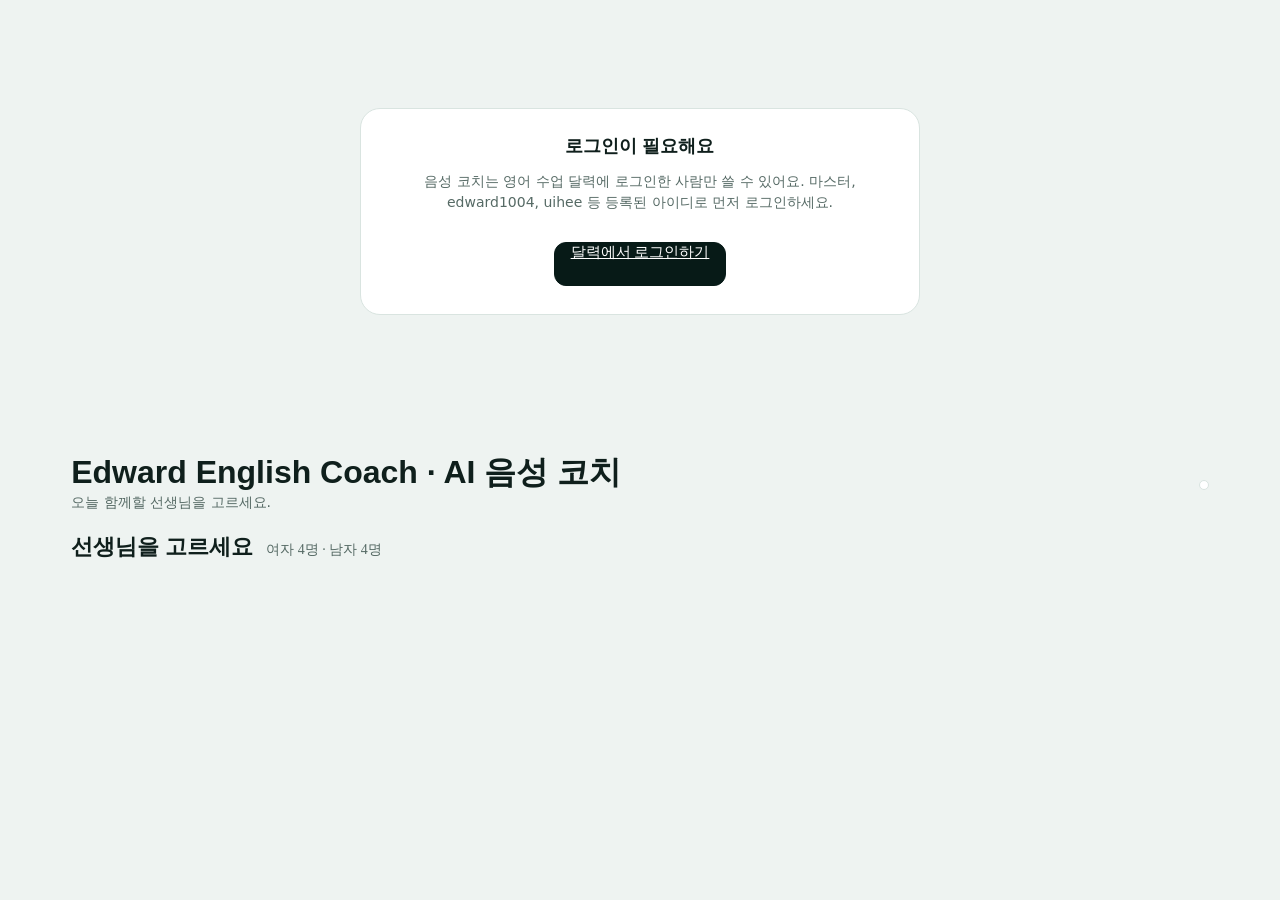
==== commit cd5465d1: "voice-coach (demo, not merged): pick one teacher, then teacher + chat side by side Co-Authored-By: C" ====
--- a/voice-coach/index.html
+++ b/voice-coach/index.html
@@ -21,56 +21,68 @@
 
 <div class="app" id="app" hidden>
   <header>
-    <div><h1>Edward English Coach · AI 음성 코치</h1><p>선생님과 상황을 고르고, 선생님 얼굴을 눌러 말하세요. 코치가 답하고 바로 고쳐 줍니다.</p></div>
+    <div><h1>Edward English Coach · AI 음성 코치</h1><p id="subline">오늘 함께할 선생님을 고르세요.</p></div>
     <div class="who" id="who"></div>
   </header>
 
-  <aside>
-    <h2>선생님 고르기 · 여자 4명, 남자 4명</h2>
+  <!-- 1단계: 선생님 고르기 (고르면 사라짐) -->
+  <section class="picker" id="picker" aria-labelledby="pickTitle">
+    <h2 id="pickTitle">선생님을 고르세요 <span>여자 4명 · 남자 4명</span></h2>
     <div class="teachers" id="teachers"></div>
-    <h2>오늘의 연습 상황</h2>
-    <div class="scenes" id="scenes"></div>
-    <div class="quota" id="quota"></div>
-  </aside>
+  </section>
 
-  <div class="main">
-    <section class="call" id="call" data-s="idle" aria-label="음성 통화">
-      <div class="bar-top">
-        <span class="state"><span class="dot"></span><span id="stateTx">대기 중 · 선생님을 누르면 듣기 시작</span></span>
-        <span id="timer">00:00</span>
-      </div>
-      <div class="stage">
-        <button class="av" id="orb" aria-label="선생님을 눌러 말하기 시작/멈춤"></button>
-        <div class="tname" id="tname"></div>
-        <input type="file" id="photoIn" accept="image/*" hidden>
-        <div class="cap" id="cap" aria-live="polite"></div>
-      </div>
-      <div class="fixes" id="fixes"></div>
-      <div>
+  <!-- 2단계: 고른 선생님 + 대화 -->
+  <section class="session" id="session" hidden>
+    <div class="sbar">
+      <div class="chosen" id="chosen"></div>
+      <button class="btn" id="changeT" type="button">선생님 바꾸기</button>
+      <div class="scenes" id="scenes" role="group" aria-label="연습 상황"></div>
+      <div class="quota" id="quota"></div>
+    </div>
+
+    <div class="duo">
+      <section class="call" id="call" data-s="idle" aria-label="음성 통화">
+        <div class="bar-top">
+          <span class="state"><span class="dot"></span><span id="stateTx">대기 중</span></span>
+          <span id="timer">00:00</span>
+        </div>
+        <div class="stage">
+          <button class="av" id="orb" aria-label="선생님 얼굴을 눌러 대화 시작/멈춤"></button>
+          <div class="tname" id="tname"></div>
+          <input type="file" id="photoIn" accept="image/*" hidden>
+          <div class="cap" id="cap" aria-live="polite"></div>
+        </div>
+        <div class="fixes" id="fixes"></div>
         <div class="vlink" id="vlink">
           <button class="vbtn live" id="liveBtn" type="button">▶ 실시간 음성 대화 시작</button>
-          <button class="vbtn" id="linkBtn" type="button">ChatGPT·Claude 음성 소리 연결</button>
-          <button class="vbtn" id="pipBtn" type="button">선생님 창 띄우기 (항상 위)</button>
           <span class="small vstate" id="linkState"></span>
         </div>
         <div class="note" id="voiceWarn"></div>
         <div class="note" id="note"></div>
-        <div class="tx" id="tx" aria-live="polite"></div>
-        <form class="kb" id="kb"><input id="kbIn" placeholder="영어로 입력하세요" aria-label="영어 입력" autocomplete="off"><button>보내기</button></form>
         <div class="dock">
-          <button class="round" id="kbBtn" aria-pressed="false" title="자판으로 입력">자판</button>
-          <button class="round" id="txBtn" aria-pressed="false" title="대화 전체 보기">기록</button>
-          <button class="round" id="hfBtn" aria-pressed="true" title="코치가 말한 뒤 자동으로 다시 듣기">자동</button>
-          <button class="round" id="spdBtn" title="코치 말하기 속도">1.0×</button>
+          <button class="round" id="kbBtn" aria-pressed="true" hidden>자판</button>
+          <button class="round" id="txBtn" aria-pressed="true" hidden>기록</button>
+          <button class="round" id="hfBtn" aria-pressed="true" title="선생님이 말한 뒤 자동으로 다시 듣기">자동</button>
+          <button class="round" id="spdBtn" title="선생님 말하기 속도">1.0×</button>
           <button class="round end" id="endBtn">통화 종료 · 리포트</button>
         </div>
-      </div>
-    </section>
+      </section>
+
+      <section class="chat" aria-label="대화 기록">
+        <div class="chat-h"><b>대화</b><span>말한 내용이 글자로 남아요</span></div>
+        <div class="tx on" id="tx" aria-live="polite"></div>
+        <form class="kb on" id="kb"><input id="kbIn" placeholder="말 대신 영어로 입력해도 돼요" aria-label="영어 입력" autocomplete="off"><button>보내기</button></form>
+      </section>
+    </div>
 
     <section class="panel report" id="report"></section>
 
-    <section class="panel">
-      <h3>내 유료 구독 앱의 음성 대화로 이어가기</h3>
+    <details class="panel more">
+      <summary>ChatGPT · Claude · Gemini 앱 음성으로 이어가기, 목소리 설정</summary>
+      <div class="vlink" style="justify-content:flex-start;padding:10px 0">
+        <button class="btn" id="linkBtn" type="button">ChatGPT·Claude 음성 소리 연결</button>
+        <button class="btn" id="pipBtn" type="button">선생님 창 띄우기 (항상 위)</button>
+      </div>
       <p class="small" style="margin:0 0 12px">단추를 누르면 지금 고른 <b id="appTeacher"></b> 선생님과 연습 상황의 코치 지침이 복사되고 앱이 열려요. 앱에서 붙여 넣어 보낸 뒤 음성 대화 단추를 누르면 그 선생님처럼 말로 연습할 수 있어요.</p>
       <div class="apps">
         <div class="ap"><b>Claude · Pro</b><p>보낸 뒤 휴대폰 Claude 앱의 음성 모드로 대화</p><button class="btn pri" data-app="claude">Claude로 음성 연습</button></div>
@@ -87,8 +99,8 @@
       <p class="small">크롬·엣지 데스크톱에서 됩니다. Claude 데스크톱 앱을 쓸 때는 윈도우에서 "전체 화면 + 시스템 오디오 공유"를 고르면 됩니다. 휴대폰 앱의 소리는 연결할 수 없어요.</p>
       <div class="row"><label class="small" style="display:flex;gap:8px;align-items:center">선생님 목소리<select id="voiceSel" aria-label="선생님 목소리"></select></label><button class="btn" id="voiceTest" type="button">들어 보기</button><span class="small" id="voiceHint"></span><a class="btn" href="../coach.html">Edward English Coach로 돌아가기</a></div>
       <details style="margin-top:12px"><summary>코치 지침 전문 보기</summary><textarea id="promptBox" readonly></textarea></details>
-    </section>
-  </div>
+    </details>
+  </section>
 </div>
 
 <div class="dlg" id="photoDlg" hidden role="dialog" aria-modal="true" aria-labelledby="photoTitle">
--- a/voice-coach/voice-coach.css
+++ b/voice-coach/voice-coach.css
@@ -133,3 +133,42 @@
 .tx p.t{align-self:flex-start;background:#0f2f2a;color:#e8f6f1;border-bottom-left-radius:4px}
 .tx p.partial{opacity:.75}
 .livehint{text-align:center;color:#9cc6bb;font-size:13px;padding:0 20px 8px}
+
+/* ===== 새 배치: 1단계 선생님 고르기 → 2단계 한 선생님 + 대화창 ===== */
+.app{display:block;max-width:1240px}
+.app>header{margin-bottom:18px}
+.picker h2{font:700 22px "Plus Jakarta Sans","Noto Sans KR";color:var(--ink);margin:6px 0 16px}
+.picker h2 span{font:500 14px "Noto Sans KR";color:var(--mut);margin-left:8px}
+.picker .teachers{grid-template-columns:repeat(4,minmax(0,1fr));gap:14px;margin:0}
+.picker .tc{padding:18px 12px;gap:6px;border-radius:20px;transition:transform .15s,box-shadow .15s}
+.picker .tc:hover,.picker .tc:focus-visible{transform:translateY(-3px);box-shadow:0 10px 24px rgba(0,0,0,.12);outline:none}
+.picker .tc img,.picker .tc svg{width:112px;height:112px}
+.picker .tc b{font-size:18px}.picker .tc span{font-size:14px}
+.picker .tc[aria-pressed=true]{box-shadow:0 0 0 2px var(--teal) inset}
+.sbar{display:flex;flex-wrap:wrap;align-items:center;gap:10px 14px;background:var(--card);border:1px solid var(--line);border-radius:18px;padding:10px 14px;margin-bottom:16px}
+.chosen{display:flex;align-items:center;gap:10px;min-width:0}
+.chosen img,.chosen svg{width:44px;height:44px;border-radius:50%;object-fit:cover;flex:none}
+.chosen b{font:700 17px "Plus Jakarta Sans","Noto Sans KR";display:block}.chosen span{font-size:13px;color:var(--mut)}
+.sbar .scenes{display:flex;flex-wrap:wrap;gap:6px;margin-left:auto}
+.sbar .sc{min-height:36px;padding:6px 12px;border-radius:999px;display:inline-flex;align-items:center}
+.sbar .sc span{display:none}.sbar .sc b{font:500 14px "Noto Sans KR"}
+.sbar .quota{margin:0;padding:6px 12px;border-radius:999px;font-size:13px;background:var(--bg)}
+.sbar .quota br{display:none}.sbar .quota>b{display:none}.sbar .quota .bar{display:none}
+.duo{display:grid;grid-template-columns:minmax(0,1fr) minmax(0,1fr);gap:16px;align-items:stretch}
+.duo .call{min-height:560px;grid-template-rows:auto 1fr auto auto auto auto}
+.duo .cap{display:none}
+.duo .stage{gap:12px;padding:6px 20px}
+.duo .av{width:min(280px,60vw)}
+.chat{background:var(--card);border:1px solid var(--line);border-radius:28px;display:flex;flex-direction:column;min-height:560px;max-height:calc(100vh - 220px);overflow:hidden}
+.chat-h{display:flex;align-items:baseline;gap:10px;padding:16px 20px;border-bottom:1px solid var(--line)}
+.chat-h b{font:700 17px "Plus Jakarta Sans","Noto Sans KR"}.chat-h span{font-size:13px;color:var(--mut)}
+.chat .tx{display:flex;flex-direction:column;gap:8px;flex:1;max-height:none;margin:0;background:none;border-radius:0;padding:16px 18px;overflow:auto}
+.chat .tx p.me{background:light-dark(#d9f2e8,#1d4a43);color:var(--ink)}
+.chat .tx p.t{background:light-dark(#f1f4f3,#132a26);color:var(--ink)}
+.chat .tx p b{color:var(--mut)}
+.chat .kb{display:flex!important;padding:12px 14px;border-top:1px solid var(--line);margin:0}
+.chat .kb input{background:var(--bg);color:var(--ink);border-color:var(--line)}
+.more{margin-top:16px}.more summary{font-weight:700;min-height:28px}
+.session .report{margin-top:16px}
+@media(max-width:900px){.picker .teachers{grid-template-columns:repeat(2,minmax(0,1fr))}.duo{grid-template-columns:minmax(0,1fr)}.chat{min-height:380px;max-height:none}.duo .call{min-height:0}.sbar .scenes{margin-left:0;width:100%}}
+@media(max-width:600px){.picker .tc img,.picker .tc svg{width:84px;height:84px}.duo .av{width:min(200px,56vw)}}
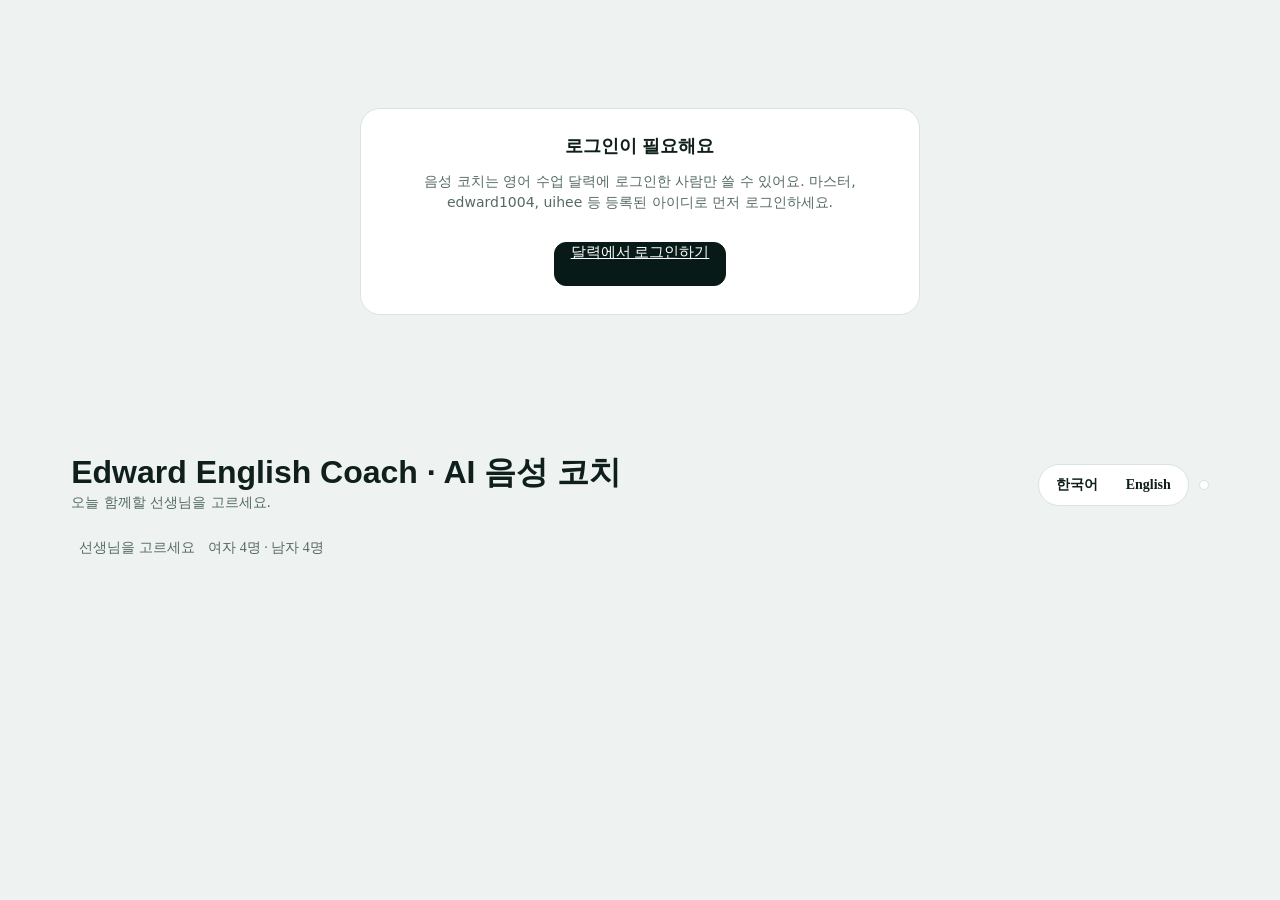
==== commit b0d1786f: "Calendar coach button opens the AI voice coach; Emma first; Korean/English switch - index.html: '🎓 A" ====
--- a/voice-coach/index.html
+++ b/voice-coach/index.html
@@ -14,20 +14,20 @@
 <body>
 
 <section class="panel locked" id="locked" hidden>
-  <h3>로그인이 필요해요</h3>
-  <p class="small">음성 코치는 영어 수업 달력에 로그인한 사람만 쓸 수 있어요. 마스터, edward1004, uihee 등 등록된 아이디로 먼저 로그인하세요.</p>
-  <a class="btn pri" href="../index.html">달력에서 로그인하기</a>
+  <h3 data-i18n="lockT">로그인이 필요해요</h3>
+  <p class="small" data-i18n="lockP">음성 코치는 영어 수업 달력에 로그인한 사람만 쓸 수 있어요. 마스터, edward1004, uihee 등 등록된 아이디로 먼저 로그인하세요.</p>
+  <a class="btn pri" href="../index.html" data-i18n="lockBtn">달력에서 로그인하기</a>
 </section>
 
 <div class="app" id="app" hidden>
   <header>
-    <div><h1>Edward English Coach · AI 음성 코치</h1><p id="subline">오늘 함께할 선생님을 고르세요.</p></div>
-    <div class="who" id="who"></div>
+    <div><h1 data-i18n="h1">Edward English Coach · AI 음성 코치</h1><p id="subline">오늘 함께할 선생님을 고르세요.</p></div>
+    <div class="hdr-r"><div class="lang" role="group" aria-label="Language"><button type="button" data-lang="ko">한국어</button><button type="button" data-lang="en">English</button></div><div class="who" id="who"></div></div>
   </header>
 
   <!-- 1단계: 선생님 고르기 (고르면 사라짐) -->
   <section class="picker" id="picker" aria-labelledby="pickTitle">
-    <h2 id="pickTitle">선생님을 고르세요 <span>여자 4명 · 남자 4명</span></h2>
+    <h2 id="pickTitle"><span data-i18n="pickT">선생님을 고르세요</span> <span data-i18n="pickSub">여자 4명 · 남자 4명</span></h2>
     <div class="teachers" id="teachers"></div>
   </section>
 
@@ -35,7 +35,7 @@
   <section class="session" id="session" hidden>
     <div class="sbar">
       <div class="chosen" id="chosen"></div>
-      <button class="btn" id="changeT" type="button">선생님 바꾸기</button>
+      <button class="btn" id="changeT" type="button" data-i18n="changeT">선생님 바꾸기</button>
       <div class="scenes" id="scenes" role="group" aria-label="연습 상황"></div>
       <div class="quota" id="quota"></div>
     </div>
@@ -62,54 +62,65 @@
         <div class="dock">
           <button class="round" id="kbBtn" aria-pressed="true" hidden>자판</button>
           <button class="round" id="txBtn" aria-pressed="true" hidden>기록</button>
-          <button class="round" id="hfBtn" aria-pressed="true" title="선생님이 말한 뒤 자동으로 다시 듣기">자동</button>
+          <button class="round" id="hfBtn" aria-pressed="true" title="선생님이 말한 뒤 자동으로 다시 듣기" data-i18n="hfBtn">자동</button>
           <button class="round" id="spdBtn" title="선생님 말하기 속도">1.0×</button>
-          <button class="round end" id="endBtn">통화 종료 · 리포트</button>
+          <button class="round end" id="endBtn" data-i18n="endBtn">통화 종료 · 리포트</button>
         </div>
       </section>
 
-      <section class="chat" aria-label="대화 기록">
-        <div class="chat-h"><b>대화</b><span>말한 내용이 글자로 남아요</span></div>
-        <div class="tx on" id="tx" aria-live="polite"></div>
-        <form class="kb on" id="kb"><input id="kbIn" placeholder="말 대신 영어로 입력해도 돼요" aria-label="영어 입력" autocomplete="off"><button>보내기</button></form>
+      <section class="chat" aria-label="대화와 글쓰기">
+        <div class="chat-h">
+          <div class="modes" role="tablist" aria-label="연습 방식">
+            <button role="tab" id="mTalk" aria-selected="true" aria-controls="talkBox" data-i18n="mTalk">💬 대화</button>
+            <button role="tab" id="mWrite" aria-selected="false" aria-controls="writePane" data-i18n="mWrite">✍ 글쓰기 훈련</button>
+          </div>
+          <span id="chatHint">말한 내용이 글자로 남아요</span>
+        </div>
+        <div class="talkbox" id="talkBox">
+          <div class="tx on" id="tx" aria-live="polite"></div>
+          <form class="kb on" id="kb"><input id="kbIn" data-i18n="kbIn" data-i18n-attr="placeholder" placeholder="말 대신 영어로 입력해도 돼요" aria-label="영어 입력" autocomplete="off"><button data-i18n="kbSend">보내기</button></form>
+        </div>
+        <div class="writepane" id="writePane" hidden>
+          <iframe id="coachFrame" title="글쓰기 훈련" allow="microphone; autoplay"></iframe>
+        </div>
       </section>
     </div>
 
     <section class="panel report" id="report"></section>
 
     <details class="panel more">
-      <summary>ChatGPT · Claude · Gemini 앱 음성으로 이어가기, 목소리 설정</summary>
+      <summary data-i18n="moreSum">ChatGPT · Claude · Gemini 앱 음성으로 이어가기, 목소리 설정</summary>
       <div class="vlink" style="justify-content:flex-start;padding:10px 0">
-        <button class="btn" id="linkBtn" type="button">ChatGPT·Claude 음성 소리 연결</button>
-        <button class="btn" id="pipBtn" type="button">선생님 창 띄우기 (항상 위)</button>
+        <button class="btn" id="linkBtn" type="button" data-i18n="linkBtn">ChatGPT·Claude 음성 소리 연결</button>
+        <button class="btn" id="pipBtn" type="button" data-i18n="pipBtn">선생님 창 띄우기 (항상 위)</button>
       </div>
-      <p class="small" style="margin:0 0 12px">단추를 누르면 지금 고른 <b id="appTeacher"></b> 선생님과 연습 상황의 코치 지침이 복사되고 앱이 열려요. 앱에서 붙여 넣어 보낸 뒤 음성 대화 단추를 누르면 그 선생님처럼 말로 연습할 수 있어요.</p>
+      <p class="small" style="margin:0 0 12px"><b id="appTeacher"></b> · <span data-i18n="appIntro">단추를 누르면 지금 고른 선생님과 연습 상황의 코치 지침이 복사되고 앱이 열려요. 앱에서 붙여 넣어 보낸 뒤 음성 대화 단추를 누르면 그 선생님처럼 말로 연습할 수 있어요.</span></p>
       <div class="apps">
-        <div class="ap"><b>Claude · Pro</b><p>보낸 뒤 휴대폰 Claude 앱의 음성 모드로 대화</p><button class="btn pri" data-app="claude">Claude로 음성 연습</button></div>
-        <div class="ap"><b>ChatGPT · Pro</b><p>보낸 뒤 ChatGPT 음성 대화로 연습</p><button class="btn pri" data-app="chatgpt">ChatGPT로 음성 연습</button></div>
-        <div class="ap"><b>Gemini · 유료</b><p>보낸 뒤 Gemini Live로 말하기</p><button class="btn pri" data-app="gemini">Gemini로 음성 연습</button></div>
+        <div class="ap"><b>Claude · Pro</b><p data-i18n="apClaude">보낸 뒤 휴대폰 Claude 앱의 음성 모드로 대화</p><button class="btn pri" data-app="claude" data-i18n="apClaudeB">Claude로 음성 연습</button></div>
+        <div class="ap"><b>ChatGPT · Pro</b><p data-i18n="apGpt">보낸 뒤 ChatGPT 음성 대화로 연습</p><button class="btn pri" data-app="chatgpt" data-i18n="apGptB">ChatGPT로 음성 연습</button></div>
+        <div class="ap"><b data-i18n="apGemT">Gemini · 유료</b><p data-i18n="apGem">보낸 뒤 Gemini Live로 말하기</p><button class="btn pri" data-app="gemini" data-i18n="apGemB">Gemini로 음성 연습</button></div>
       </div>
       <p class="small" id="appMsg" aria-live="polite"></p>
-      <ol class="guide">
+      <ol class="guide" data-i18n="guide">
         <li>위 단추로 Claude나 ChatGPT를 엽니다 (지침이 복사돼요). 그 탭에서 지침을 먼저 <b>보내기</b> 하세요.</li>
         <li>그다음 입력칸 오른쪽의 <b>음성 모드</b> 단추(음파 모양)를 누르세요. <b>마이크 모양(받아쓰기)은 글자로만 받아 적고 소리로 대답하지 않아요.</b> 음성 모드가 켜지면 화면이 음성 대화 화면으로 바뀌고, AI가 스피커로 대답해요.</li>
         <li>이 화면으로 돌아와 <b>"ChatGPT·Claude 음성 소리 연결"</b>을 누르고, 공유 창에서 그 탭을 고른 뒤 <b>"탭 오디오도 공유"</b>를 켜세요.</li>
         <li><b>"선생님 창 띄우기"</b>를 누르면 선생님 얼굴이 작은 창으로 항상 위에 떠요. 그 탭으로 가서 말하면, 선생님이 대답할 때 사진 속 입이 소리에 맞춰 움직여요.</li>
       </ol>
-      <p class="small">크롬·엣지 데스크톱에서 됩니다. Claude 데스크톱 앱을 쓸 때는 윈도우에서 "전체 화면 + 시스템 오디오 공유"를 고르면 됩니다. 휴대폰 앱의 소리는 연결할 수 없어요.</p>
-      <div class="row"><label class="small" style="display:flex;gap:8px;align-items:center">선생님 목소리<select id="voiceSel" aria-label="선생님 목소리"></select></label><button class="btn" id="voiceTest" type="button">들어 보기</button><span class="small" id="voiceHint"></span><a class="btn" href="../coach.html">Edward English Coach로 돌아가기</a></div>
-      <details style="margin-top:12px"><summary>코치 지침 전문 보기</summary><textarea id="promptBox" readonly></textarea></details>
+      <p class="small" data-i18n="guideNote">크롬·엣지 데스크톱에서 됩니다. Claude 데스크톱 앱을 쓸 때는 윈도우에서 "전체 화면 + 시스템 오디오 공유"를 고르면 됩니다. 휴대폰 앱의 소리는 연결할 수 없어요.</p>
+      <div class="row"><label class="small" style="display:flex;gap:8px;align-items:center"><span data-i18n="voiceLbl">선생님 목소리</span><select id="voiceSel" aria-label="선생님 목소리"></select></label><button class="btn" id="voiceTest" type="button" data-i18n="voiceTest">들어 보기</button><span class="small" id="voiceHint"></span><a class="btn" href="../coach.html" data-i18n="backCoach">Edward English Coach로 돌아가기</a></div>
+      <details style="margin-top:12px"><summary data-i18n="promptSum">코치 지침 전문 보기</summary><textarea id="promptBox" readonly></textarea></details>
     </details>
   </section>
 </div>
 
 <div class="dlg" id="photoDlg" hidden role="dialog" aria-modal="true" aria-labelledby="photoTitle">
   <div class="dlgbox">
-    <h3 id="photoTitle"><span id="photoWho"></span> 선생님 사진 바꾸기</h3>
+    <h3 id="photoTitle"><span id="photoWho"></span> <span data-i18n="photoT">선생님 사진 바꾸기</span></h3>
     <canvas id="photoPrev" width="240" height="240"></canvas>
-    <label class="small">확대 <input type="range" id="photoZoom" min="1" max="2.2" step="0.05" value="1"></label>
-    <p class="small">얼굴이 가운데 오도록 확대를 맞추세요. 저장하면 사이트 저장소에 올라가 모든 사람에게 바뀐 사진이 보여요.</p>
-    <div class="row"><button class="btn pri" id="photoSave" type="button">이 사진으로 저장</button><button class="btn" id="photoCancel" type="button">취소</button></div>
+    <label class="small"><span data-i18n="photoZoomL">확대</span> <input type="range" id="photoZoom" min="1" max="2.2" step="0.05" value="1"></label>
+    <p class="small" data-i18n="photoHelp">얼굴이 가운데 오도록 확대를 맞추세요. 저장하면 사이트 저장소에 올라가 모든 사람에게 바뀐 사진이 보여요.</p>
+    <div class="row"><button class="btn pri" id="photoSave" type="button" data-i18n="photoSave">이 사진으로 저장</button><button class="btn" id="photoCancel" type="button" data-i18n="photoCancel">취소</button></div>
     <p class="small" id="photoSt" aria-live="polite"></p>
   </div>
 </div>
--- a/voice-coach/voice-coach.css
+++ b/voice-coach/voice-coach.css
@@ -172,3 +172,33 @@
 .session .report{margin-top:16px}
 @media(max-width:900px){.picker .teachers{grid-template-columns:repeat(2,minmax(0,1fr))}.duo{grid-template-columns:minmax(0,1fr)}.chat{min-height:380px;max-height:none}.duo .call{min-height:0}.sbar .scenes{margin-left:0;width:100%}}
 @media(max-width:600px){.picker .tc img,.picker .tc svg{width:84px;height:84px}.duo .av{width:min(200px,56vw)}}
+
+/* 말하기 대화 ↔ 글쓰기 훈련 탭 */
+.modes{display:inline-flex;background:var(--bg);border:1px solid var(--line);border-radius:999px;padding:3px;gap:2px}
+.modes button{min-height:38px;border:0;border-radius:999px;padding:6px 16px;background:none;color:var(--ink);font:600 14px "Noto Sans KR";cursor:pointer}
+.modes button[aria-selected=true]{background:var(--call);color:#fff}
+.writepane{background:var(--card);border:1px solid var(--line);border-radius:24px;overflow:hidden}
+.wp-h{display:flex;flex-wrap:wrap;gap:6px 14px;align-items:center;padding:12px 18px;border-bottom:1px solid var(--line)}
+.wp-h #wpWho{display:flex;align-items:center;gap:8px;font-weight:700}
+.wp-h #wpWho img,.wp-h #wpWho svg{width:30px;height:30px;border-radius:50%;object-fit:cover}
+#coachFrame{display:block;width:100%;height:calc(100vh - 200px);min-height:620px;border:0;background:transparent}
+.session.writing .sbar .scenes{display:none}
+
+/* 오른쪽 창: 대화 ↔ 글쓰기 훈련 (선생님은 왼쪽에 그대로) */
+.duo{grid-template-columns:minmax(0,.85fr) minmax(0,1.15fr)}
+.chat-h{flex-wrap:wrap;align-items:center;padding:10px 14px}
+.chat-h #chatHint{font-size:13px;color:var(--mut)}
+.talkbox{display:flex;flex-direction:column;flex:1;min-height:0}
+.talkbox[hidden]{display:none}
+.chat .writepane{flex:1;min-height:0;border:0;border-radius:0;background:none}
+.chat .writepane[hidden]{display:none}
+#coachFrame{height:100%;min-height:520px}
+.chat{max-height:none;height:calc(100vh - 190px);min-height:560px}
+.session.writing .duo .cap{display:block;font-size:17px;min-height:0;padding:0 6px}
+@media(max-width:900px){.chat{height:auto}#coachFrame{height:70vh}}
+
+/* 한국어 / English */
+.hdr-r{display:flex;align-items:center;gap:10px;flex-wrap:wrap;justify-content:flex-end}
+.lang{display:inline-flex;background:var(--card);border:1px solid var(--line);border-radius:999px;padding:3px}
+.lang button{min-height:34px;border:0;border-radius:999px;padding:4px 14px;background:none;color:var(--ink);font:600 14px "Noto Sans KR";cursor:pointer}
+.lang button.on{background:var(--call);color:#fff}
